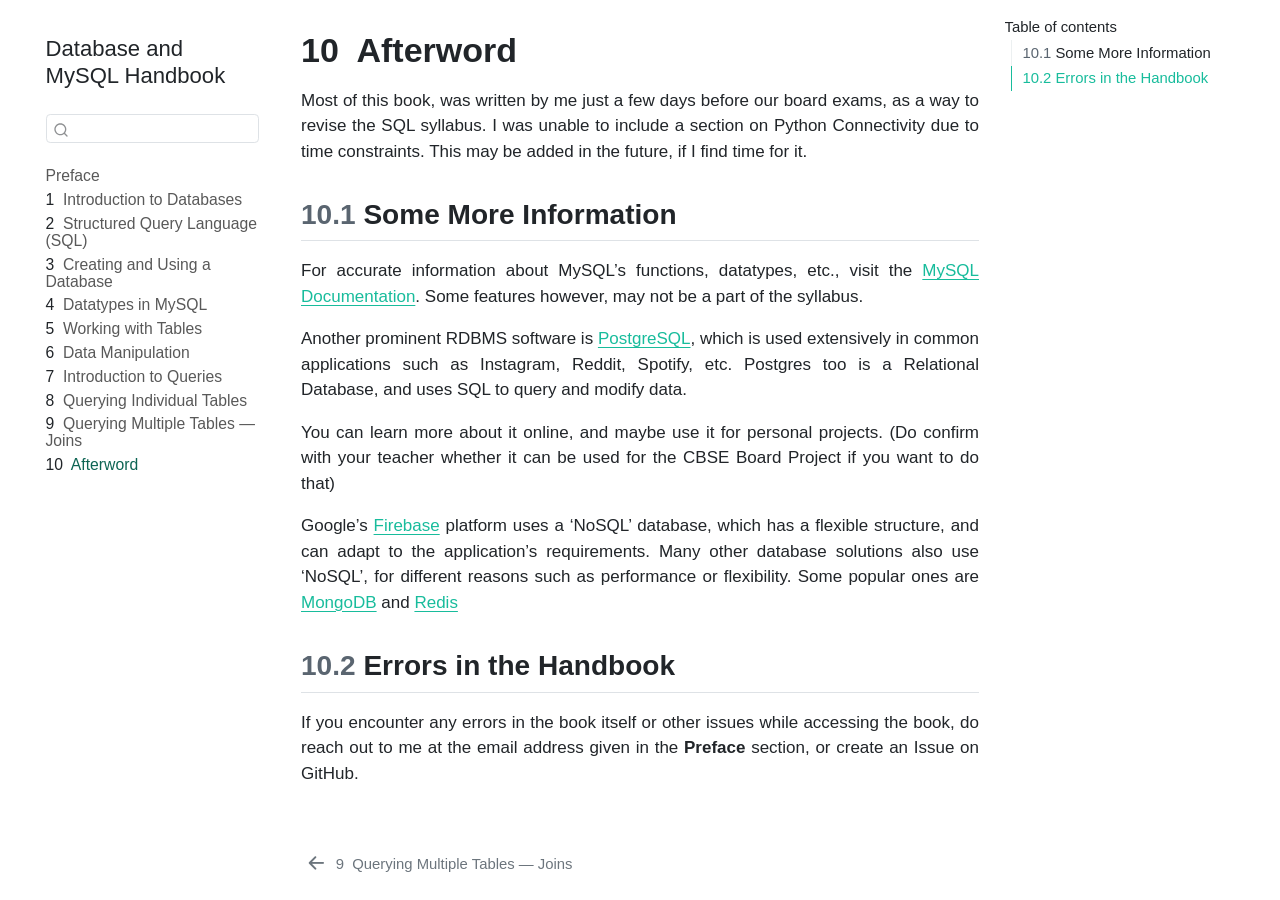
==== afterword.html @ dae05679 "Built site for gh-pages" ====
<!DOCTYPE html>
<html xmlns="http://www.w3.org/1999/xhtml" lang="en" xml:lang="en"><head>

<meta charset="utf-8">
<meta name="generator" content="quarto-1.9.36">

<meta name="viewport" content="width=device-width, initial-scale=1.0, user-scalable=yes">


<title>10&nbsp; Afterword – Database and MySQL Handbook</title>
<style>
/* Default styles provided by pandoc.
** See https://pandoc.org/MANUAL.html#variables-for-html for config info.
*/
code{white-space: pre-wrap;}
span.smallcaps{font-variant: small-caps;}
div.columns{display: flex; gap: min(4vw, 1.5em);}
div.column{flex: auto; overflow-x: auto;}
div.hanging-indent{margin-left: 1.5em; text-indent: -1.5em;}
ul.task-list{list-style: none;}
ul.task-list li input[type="checkbox"] {
  width: 0.8em;
  margin: 0 0.8em 0.2em -1em; /* quarto-specific, see https://github.com/quarto-dev/quarto-cli/issues/4556 */ 
  vertical-align: middle;
}
</style>


<script src="site_libs/quarto-nav/quarto-nav.js"></script>
<script src="site_libs/quarto-nav/headroom.min.js"></script>
<script src="site_libs/clipboard/clipboard.min.js"></script>
<script src="site_libs/quarto-search/autocomplete.umd.js"></script>
<script src="site_libs/quarto-search/fuse.min.js"></script>
<script src="site_libs/quarto-search/quarto-search.js"></script>
<meta name="quarto:offset" content="./">
<link href="./joins.html" rel="prev">
<script src="site_libs/quarto-html/quarto.js" type="module"></script>
<script src="site_libs/quarto-html/tabsets/tabsets.js" type="module"></script>
<script src="site_libs/quarto-html/popper.min.js"></script>
<script src="site_libs/quarto-html/tippy.umd.min.js"></script>
<script src="site_libs/quarto-html/anchor.min.js"></script>
<link href="site_libs/quarto-html/tippy.css" rel="stylesheet">
<link href="site_libs/quarto-html/quarto-syntax-highlighting-845c23b38eaddc0f92fda52bfe77a8c8.css" rel="stylesheet" id="quarto-text-highlighting-styles">
<script src="site_libs/bootstrap/bootstrap.min.js"></script>
<link href="site_libs/bootstrap/bootstrap-icons.css" rel="stylesheet">
<link href="site_libs/bootstrap/bootstrap-527d7be6a69381a91f154d81cf33f55a.min.css" rel="stylesheet" append-hash="true" id="quarto-bootstrap" data-mode="light">
<script id="quarto-search-options" type="application/json">{
  "location": "sidebar",
  "copy-button": false,
  "collapse-after": 3,
  "panel-placement": "start",
  "type": "textbox",
  "limit": 50,
  "keyboard-shortcut": [
    "f",
    "/",
    "s"
  ],
  "show-item-context": false,
  "language": {
    "search-no-results-text": "No results",
    "search-matching-documents-text": "matching documents",
    "search-copy-link-title": "Copy link to search",
    "search-hide-matches-text": "Hide additional matches",
    "search-more-match-text": "more match in this document",
    "search-more-matches-text": "more matches in this document",
    "search-clear-button-title": "Clear",
    "search-text-placeholder": "",
    "search-detached-cancel-button-title": "Cancel",
    "search-submit-button-title": "Submit",
    "search-label": "Search"
  }
}</script>


<link rel="stylesheet" href="main.css">
</head>

<body class="nav-sidebar floating quarto-light">

<div id="quarto-search-results"></div>
  <header id="quarto-header" class="headroom fixed-top">
  <nav class="quarto-secondary-nav">
    <div class="container-fluid d-flex">
      <button type="button" class="quarto-btn-toggle btn" data-bs-toggle="collapse" role="button" data-bs-target=".quarto-sidebar-collapse-item" aria-controls="quarto-sidebar" aria-expanded="false" aria-label="Toggle sidebar navigation" onclick="if (window.quartoToggleHeadroom) { window.quartoToggleHeadroom(); }">
        <i class="bi bi-layout-text-sidebar-reverse"></i>
      </button>
        <nav class="quarto-page-breadcrumbs" aria-label="breadcrumb"><ol class="breadcrumb"><li class="breadcrumb-item"><a href="./afterword.html"><span class="chapter-number">10</span>&nbsp; <span class="chapter-title">Afterword</span></a></li></ol></nav>
        <a class="flex-grow-1" role="navigation" data-bs-toggle="collapse" data-bs-target=".quarto-sidebar-collapse-item" aria-controls="quarto-sidebar" aria-expanded="false" aria-label="Toggle sidebar navigation" onclick="if (window.quartoToggleHeadroom) { window.quartoToggleHeadroom(); }">      
        </a>
      <button type="button" class="btn quarto-search-button" aria-label="Search" onclick="window.quartoOpenSearch();">
        <i class="bi bi-search"></i>
      </button>
    </div>
  </nav>
</header>
<!-- content -->
<div id="quarto-content" class="quarto-container page-columns page-rows-contents page-layout-article">
<!-- sidebar -->
  <nav id="quarto-sidebar" class="sidebar collapse collapse-horizontal quarto-sidebar-collapse-item sidebar-navigation floating overflow-auto">
    <div class="pt-lg-2 mt-2 text-left sidebar-header">
    <div class="sidebar-title mb-0 py-0">
      <a href="./">Database and MySQL Handbook</a> 
    </div>
      </div>
        <div class="mt-2 flex-shrink-0 align-items-center">
        <div class="sidebar-search">
        <div id="quarto-search" class="" title="Search"></div>
        </div>
        </div>
    <div class="sidebar-menu-container"> 
    <ul class="list-unstyled mt-1">
        <li class="sidebar-item">
  <div class="sidebar-item-container"> 
  <a href="./index.html" class="sidebar-item-text sidebar-link">
 <span class="menu-text">Preface</span></a>
  </div>
</li>
        <li class="sidebar-item">
  <div class="sidebar-item-container"> 
  <a href="./intro.html" class="sidebar-item-text sidebar-link">
 <span class="menu-text"><span class="chapter-number">1</span>&nbsp; <span class="chapter-title">Introduction to Databases</span></span></a>
  </div>
</li>
        <li class="sidebar-item">
  <div class="sidebar-item-container"> 
  <a href="./sql.html" class="sidebar-item-text sidebar-link">
 <span class="menu-text"><span class="chapter-number">2</span>&nbsp; <span class="chapter-title">Structured Query Language (SQL)</span></span></a>
  </div>
</li>
        <li class="sidebar-item">
  <div class="sidebar-item-container"> 
  <a href="./dbcreate.html" class="sidebar-item-text sidebar-link">
 <span class="menu-text"><span class="chapter-number">3</span>&nbsp; <span class="chapter-title">Creating and Using a Database</span></span></a>
  </div>
</li>
        <li class="sidebar-item">
  <div class="sidebar-item-container"> 
  <a href="./datatypes.html" class="sidebar-item-text sidebar-link">
 <span class="menu-text"><span class="chapter-number">4</span>&nbsp; <span class="chapter-title">Datatypes in MySQL</span></span></a>
  </div>
</li>
        <li class="sidebar-item">
  <div class="sidebar-item-container"> 
  <a href="./tables.html" class="sidebar-item-text sidebar-link">
 <span class="menu-text"><span class="chapter-number">5</span>&nbsp; <span class="chapter-title">Working with Tables</span></span></a>
  </div>
</li>
        <li class="sidebar-item">
  <div class="sidebar-item-container"> 
  <a href="./datamanip.html" class="sidebar-item-text sidebar-link">
 <span class="menu-text"><span class="chapter-number">6</span>&nbsp; <span class="chapter-title">Data Manipulation</span></span></a>
  </div>
</li>
        <li class="sidebar-item">
  <div class="sidebar-item-container"> 
  <a href="./simple-queries.html" class="sidebar-item-text sidebar-link">
 <span class="menu-text"><span class="chapter-number">7</span>&nbsp; <span class="chapter-title">Introduction to Queries</span></span></a>
  </div>
</li>
        <li class="sidebar-item">
  <div class="sidebar-item-container"> 
  <a href="./table-queries.html" class="sidebar-item-text sidebar-link">
 <span class="menu-text"><span class="chapter-number">8</span>&nbsp; <span class="chapter-title">Querying Individual Tables</span></span></a>
  </div>
</li>
        <li class="sidebar-item">
  <div class="sidebar-item-container"> 
  <a href="./joins.html" class="sidebar-item-text sidebar-link">
 <span class="menu-text"><span class="chapter-number">9</span>&nbsp; <span class="chapter-title">Querying Multiple Tables — Joins</span></span></a>
  </div>
</li>
        <li class="sidebar-item">
  <div class="sidebar-item-container"> 
  <a href="./afterword.html" class="sidebar-item-text sidebar-link active">
 <span class="menu-text"><span class="chapter-number">10</span>&nbsp; <span class="chapter-title">Afterword</span></span></a>
  </div>
</li>
    </ul>
    </div>
</nav>
<div id="quarto-sidebar-glass" class="quarto-sidebar-collapse-item" data-bs-toggle="collapse" data-bs-target=".quarto-sidebar-collapse-item"></div>
<!-- margin-sidebar -->
    <div id="quarto-margin-sidebar" class="sidebar margin-sidebar">
        <nav id="TOC" role="doc-toc" class="toc-active">
    <h2 id="toc-title">Table of contents</h2>
   
  <ul>
  <li><a href="#some-more-information" id="toc-some-more-information" class="nav-link active" data-scroll-target="#some-more-information"><span class="header-section-number">10.1</span> Some More Information</a></li>
  <li><a href="#errors-in-the-handbook" id="toc-errors-in-the-handbook" class="nav-link" data-scroll-target="#errors-in-the-handbook"><span class="header-section-number">10.2</span> Errors in the Handbook</a></li>
  </ul>
</nav>
    </div>
<!-- main -->
<main class="content" id="quarto-document-content">

<header id="title-block-header" class="quarto-title-block default">
<div class="quarto-title">
<h1 class="title"><span class="chapter-number">10</span>&nbsp; <span class="chapter-title">Afterword</span></h1>
</div>



<div class="quarto-title-meta">

    
  
    
  </div>
  


</header>


<p>Most of this book, was written by me just a few days before our board exams, as a way to revise the SQL syllabus. I was unable to include a section on Python Connectivity due to time constraints. This may be added in the future, if I find time for it.</p>
<section id="some-more-information" class="level2" data-number="10.1">
<h2 data-number="10.1" class="anchored" data-anchor-id="some-more-information"><span class="header-section-number">10.1</span> Some More Information</h2>
<p>For accurate information about MySQL’s functions, datatypes, etc., visit the <a href="https://dev.mysql.com/doc/">MySQL Documentation</a>. Some features however, may not be a part of the syllabus.</p>
<p>Another prominent RDBMS software is <a href="https://www.postgresql.org/">PostgreSQL</a>, which is used extensively in common applications such as Instagram, Reddit, Spotify, etc. Postgres too is a Relational Database, and uses SQL to query and modify data.</p>
<p>You can learn more about it online, and maybe use it for personal projects. (Do confirm with your teacher whether it can be used for the CBSE Board Project if you want to do that)</p>
<p>Google’s <a href="https://firebase.google.com/">Firebase</a> platform uses a ‘NoSQL’ database, which has a flexible structure, and can adapt to the application’s requirements. Many other database solutions also use ‘NoSQL’, for different reasons such as performance or flexibility. Some popular ones are <a href="https://www.mongodb.com/">MongoDB</a> and <a href="https://redis.io/">Redis</a></p>
</section>
<section id="errors-in-the-handbook" class="level2" data-number="10.2">
<h2 data-number="10.2" class="anchored" data-anchor-id="errors-in-the-handbook"><span class="header-section-number">10.2</span> Errors in the Handbook</h2>
<p>If you encounter any errors in the book itself or other issues while accessing the book, do reach out to me at the email address given in the <strong>Preface</strong> section, or create an Issue on GitHub.</p>


</section>

</main> <!-- /main -->
<script id="quarto-html-after-body" type="application/javascript">
  window.document.addEventListener("DOMContentLoaded", function (event) {
    const icon = "";
    const anchorJS = new window.AnchorJS();
    anchorJS.options = {
      placement: 'right',
      icon: icon
    };
    anchorJS.add('.anchored');
    const isCodeAnnotation = (el) => {
      for (const clz of el.classList) {
        if (clz.startsWith('code-annotation-')) {                     
          return true;
        }
      }
      return false;
    }
    const onCopySuccess = function(e) {
      // button target
      const button = e.trigger;
      // don't keep focus
      button.blur();
      // flash "checked"
      button.classList.add('code-copy-button-checked');
      var currentTitle = button.getAttribute("title");
      button.setAttribute("title", "Copied!");
      let tooltip;
      if (window.bootstrap) {
        button.setAttribute("data-bs-toggle", "tooltip");
        button.setAttribute("data-bs-placement", "left");
        button.setAttribute("data-bs-title", "Copied!");
        tooltip = new bootstrap.Tooltip(button, 
          { trigger: "manual", 
            customClass: "code-copy-button-tooltip",
            offset: [0, -8]});
        tooltip.show();    
      }
      setTimeout(function() {
        if (tooltip) {
          tooltip.hide();
          button.removeAttribute("data-bs-title");
          button.removeAttribute("data-bs-toggle");
          button.removeAttribute("data-bs-placement");
        }
        button.setAttribute("title", currentTitle);
        button.classList.remove('code-copy-button-checked');
      }, 1000);
      // clear code selection
      e.clearSelection();
    }
    const getTextToCopy = function(trigger) {
      const outerScaffold = trigger.parentElement.cloneNode(true);
      const codeEl = outerScaffold.querySelector('code');
      for (const childEl of codeEl.children) {
        if (isCodeAnnotation(childEl)) {
          childEl.remove();
        }
      }
      return codeEl.innerText;
    }
    const clipboard = new window.ClipboardJS('.code-copy-button:not([data-in-quarto-modal])', {
      text: getTextToCopy
    });
    clipboard.on('success', onCopySuccess);
    if (window.document.getElementById('quarto-embedded-source-code-modal')) {
      const clipboardModal = new window.ClipboardJS('.code-copy-button[data-in-quarto-modal]', {
        text: getTextToCopy,
        container: window.document.getElementById('quarto-embedded-source-code-modal')
      });
      clipboardModal.on('success', onCopySuccess);
    }
      var localhostRegex = new RegExp(/^(?:http|https):\/\/localhost\:?[0-9]*\//);
      var mailtoRegex = new RegExp(/^mailto:/);
        var filterRegex = new RegExp('/' + window.location.host + '/');
      var isInternal = (href) => {
          return filterRegex.test(href) || localhostRegex.test(href) || mailtoRegex.test(href);
      }
      // Inspect non-navigation links and adorn them if external
     var links = window.document.querySelectorAll('a[href]:not(.nav-link):not(.navbar-brand):not(.toc-action):not(.sidebar-link):not(.sidebar-item-toggle):not(.pagination-link):not(.no-external):not([aria-hidden]):not(.dropdown-item):not(.quarto-navigation-tool):not(.about-link)');
      for (var i=0; i<links.length; i++) {
        const link = links[i];
        if (!isInternal(link.href)) {
          // undo the damage that might have been done by quarto-nav.js in the case of
          // links that we want to consider external
          if (link.dataset.originalHref !== undefined) {
            link.href = link.dataset.originalHref;
          }
        }
      }
    function tippyHover(el, contentFn, onTriggerFn, onUntriggerFn) {
      const config = {
        allowHTML: true,
        maxWidth: 500,
        delay: 100,
        arrow: false,
        appendTo: function(el) {
            return el.parentElement;
        },
        interactive: true,
        interactiveBorder: 10,
        theme: 'quarto',
        placement: 'bottom-start',
      };
      if (contentFn) {
        config.content = contentFn;
      }
      if (onTriggerFn) {
        config.onTrigger = onTriggerFn;
      }
      if (onUntriggerFn) {
        config.onUntrigger = onUntriggerFn;
      }
      window.tippy(el, config); 
    }
    const noterefs = window.document.querySelectorAll('a[role="doc-noteref"]');
    for (var i=0; i<noterefs.length; i++) {
      const ref = noterefs[i];
      tippyHover(ref, function() {
        // use id or data attribute instead here
        let href = ref.getAttribute('data-footnote-href') || ref.getAttribute('href');
        try { href = new URL(href).hash; } catch {}
        const id = href.replace(/^#\/?/, "");
        const note = window.document.getElementById(id);
        if (note) {
          return note.innerHTML;
        } else {
          return "";
        }
      });
    }
    const xrefs = window.document.querySelectorAll('a.quarto-xref');
    const processXRef = (id, note) => {
      // Strip column container classes
      const stripColumnClz = (el) => {
        el.classList.remove("page-full", "page-columns");
        if (el.children) {
          for (const child of el.children) {
            stripColumnClz(child);
          }
        }
      }
      stripColumnClz(note)
      if (id === null || id.startsWith('sec-')) {
        // Special case sections, only their first couple elements
        const container = document.createElement("div");
        if (note.children && note.children.length > 2) {
          container.appendChild(note.children[0].cloneNode(true));
          for (let i = 1; i < note.children.length; i++) {
            const child = note.children[i];
            if (child.tagName === "P" && child.innerText === "") {
              continue;
            } else {
              container.appendChild(child.cloneNode(true));
              break;
            }
          }
          if (window.Quarto?.typesetMath) {
            window.Quarto.typesetMath(container);
          }
          return container.innerHTML
        } else {
          if (window.Quarto?.typesetMath) {
            window.Quarto.typesetMath(note);
          }
          return note.innerHTML;
        }
      } else {
        // Remove any anchor links if they are present
        const anchorLink = note.querySelector('a.anchorjs-link');
        if (anchorLink) {
          anchorLink.remove();
        }
        if (window.Quarto?.typesetMath) {
          window.Quarto.typesetMath(note);
        }
        if (note.classList.contains("callout")) {
          return note.outerHTML;
        } else {
          return note.innerHTML;
        }
      }
    }
    for (var i=0; i<xrefs.length; i++) {
      const xref = xrefs[i];
      tippyHover(xref, undefined, function(instance) {
        instance.disable();
        let url = xref.getAttribute('href');
        let hash = undefined; 
        if (url.startsWith('#')) {
          hash = url;
        } else {
          try { hash = new URL(url).hash; } catch {}
        }
        if (hash) {
          const id = hash.replace(/^#\/?/, "");
          const note = window.document.getElementById(id);
          if (note !== null) {
            try {
              const html = processXRef(id, note.cloneNode(true));
              instance.setContent(html);
            } finally {
              instance.enable();
              instance.show();
            }
          } else {
            // See if we can fetch this
            fetch(url.split('#')[0])
            .then(res => res.text())
            .then(html => {
              const parser = new DOMParser();
              const htmlDoc = parser.parseFromString(html, "text/html");
              const note = htmlDoc.getElementById(id);
              if (note !== null) {
                const html = processXRef(id, note);
                instance.setContent(html);
              } 
            }).finally(() => {
              instance.enable();
              instance.show();
            });
          }
        } else {
          // See if we can fetch a full url (with no hash to target)
          // This is a special case and we should probably do some content thinning / targeting
          fetch(url)
          .then(res => res.text())
          .then(html => {
            const parser = new DOMParser();
            const htmlDoc = parser.parseFromString(html, "text/html");
            const note = htmlDoc.querySelector('main.content');
            if (note !== null) {
              // This should only happen for chapter cross references
              // (since there is no id in the URL)
              // remove the first header
              if (note.children.length > 0 && note.children[0].tagName === "HEADER") {
                note.children[0].remove();
              }
              const html = processXRef(null, note);
              instance.setContent(html);
            } 
          }).finally(() => {
            instance.enable();
            instance.show();
          });
        }
      }, function(instance) {
      });
    }
        let selectedAnnoteEl;
        const selectorForAnnotation = ( cell, annotation) => {
          let cellAttr = 'data-code-cell="' + cell + '"';
          let lineAttr = 'data-code-annotation="' +  annotation + '"';
          const selector = 'span[' + cellAttr + '][' + lineAttr + ']';
          return selector;
        }
        const selectCodeLines = (annoteEl) => {
          const doc = window.document;
          const targetCell = annoteEl.getAttribute("data-target-cell");
          const targetAnnotation = annoteEl.getAttribute("data-target-annotation");
          const annoteSpan = window.document.querySelector(selectorForAnnotation(targetCell, targetAnnotation));
          const lines = annoteSpan.getAttribute("data-code-lines").split(",");
          const lineIds = lines.map((line) => {
            return targetCell + "-" + line;
          })
          let top = null;
          let height = null;
          let parent = null;
          if (lineIds.length > 0) {
              //compute the position of the single el (top and bottom and make a div)
              const el = window.document.getElementById(lineIds[0]);
              top = el.offsetTop;
              height = el.offsetHeight;
              parent = el.parentElement.parentElement;
            if (lineIds.length > 1) {
              const lastEl = window.document.getElementById(lineIds[lineIds.length - 1]);
              const bottom = lastEl.offsetTop + lastEl.offsetHeight;
              height = bottom - top;
            }
            if (top !== null && height !== null && parent !== null) {
              // cook up a div (if necessary) and position it 
              let div = window.document.getElementById("code-annotation-line-highlight");
              if (div === null) {
                div = window.document.createElement("div");
                div.setAttribute("id", "code-annotation-line-highlight");
                div.style.position = 'absolute';
                parent.appendChild(div);
              }
              div.style.top = top - 2 + "px";
              div.style.height = height + 4 + "px";
              div.style.left = 0;
              let gutterDiv = window.document.getElementById("code-annotation-line-highlight-gutter");
              if (gutterDiv === null) {
                gutterDiv = window.document.createElement("div");
                gutterDiv.setAttribute("id", "code-annotation-line-highlight-gutter");
                gutterDiv.style.position = 'absolute';
                const codeCell = window.document.getElementById(targetCell);
                const gutter = codeCell.querySelector('.code-annotation-gutter');
                gutter.appendChild(gutterDiv);
              }
              gutterDiv.style.top = top - 2 + "px";
              gutterDiv.style.height = height + 4 + "px";
            }
            selectedAnnoteEl = annoteEl;
          }
        };
        const unselectCodeLines = () => {
          const elementsIds = ["code-annotation-line-highlight", "code-annotation-line-highlight-gutter"];
          elementsIds.forEach((elId) => {
            const div = window.document.getElementById(elId);
            if (div) {
              div.remove();
            }
          });
          selectedAnnoteEl = undefined;
        };
          // Handle positioning of the toggle
      window.addEventListener(
        "resize",
        throttle(() => {
          elRect = undefined;
          if (selectedAnnoteEl) {
            selectCodeLines(selectedAnnoteEl);
          }
        }, 10)
      );
      function throttle(fn, ms) {
      let throttle = false;
      let timer;
        return (...args) => {
          if(!throttle) { // first call gets through
              fn.apply(this, args);
              throttle = true;
          } else { // all the others get throttled
              if(timer) clearTimeout(timer); // cancel #2
              timer = setTimeout(() => {
                fn.apply(this, args);
                timer = throttle = false;
              }, ms);
          }
        };
      }
        // Attach click handler to the DT
        const annoteDls = window.document.querySelectorAll('dt[data-target-cell]');
        for (const annoteDlNode of annoteDls) {
          annoteDlNode.addEventListener('click', (event) => {
            const clickedEl = event.target;
            if (clickedEl !== selectedAnnoteEl) {
              unselectCodeLines();
              const activeEl = window.document.querySelector('dt[data-target-cell].code-annotation-active');
              if (activeEl) {
                activeEl.classList.remove('code-annotation-active');
              }
              selectCodeLines(clickedEl);
              clickedEl.classList.add('code-annotation-active');
            } else {
              // Unselect the line
              unselectCodeLines();
              clickedEl.classList.remove('code-annotation-active');
            }
          });
        }
    const findCites = (el) => {
      const parentEl = el.parentElement;
      if (parentEl) {
        const cites = parentEl.dataset.cites;
        if (cites) {
          return {
            el,
            cites: cites.split(' ')
          };
        } else {
          return findCites(el.parentElement)
        }
      } else {
        return undefined;
      }
    };
    var bibliorefs = window.document.querySelectorAll('a[role="doc-biblioref"]');
    for (var i=0; i<bibliorefs.length; i++) {
      const ref = bibliorefs[i];
      const citeInfo = findCites(ref);
      if (citeInfo) {
        tippyHover(citeInfo.el, function() {
          var popup = window.document.createElement('div');
          citeInfo.cites.forEach(function(cite) {
            var citeDiv = window.document.createElement('div');
            citeDiv.classList.add('hanging-indent');
            citeDiv.classList.add('csl-entry');
            var biblioDiv = window.document.getElementById('ref-' + cite);
            if (biblioDiv) {
              citeDiv.innerHTML = biblioDiv.innerHTML;
            }
            popup.appendChild(citeDiv);
          });
          return popup.innerHTML;
        });
      }
    }
  });
  </script>
<nav class="page-navigation">
  <div class="nav-page nav-page-previous">
      <a href="./joins.html" class="pagination-link" aria-label="Querying Multiple Tables — Joins">
        <i class="bi bi-arrow-left-short"></i> <span class="nav-page-text"><span class="chapter-number">9</span>&nbsp; <span class="chapter-title">Querying Multiple Tables — Joins</span></span>
      </a>          
  </div>
  <div class="nav-page nav-page-next">
  </div>
</nav>
</div> <!-- /content -->




</body></html>
---- site_libs/quarto-html/tippy.css ----
.tippy-box[data-animation=fade][data-state=hidden]{opacity:0}[data-tippy-root]{max-width:calc(100vw - 10px)}.tippy-box{position:relative;background-color:#333;color:#fff;border-radius:4px;font-size:14px;line-height:1.4;white-space:normal;outline:0;transition-property:transform,visibility,opacity}.tippy-box[data-placement^=top]>.tippy-arrow{bottom:0}.tippy-box[data-placement^=top]>.tippy-arrow:before{bottom:-7px;left:0;border-width:8px 8px 0;border-top-color:initial;transform-origin:center top}.tippy-box[data-placement^=bottom]>.tippy-arrow{top:0}.tippy-box[data-placement^=bottom]>.tippy-arrow:before{top:-7px;left:0;border-width:0 8px 8px;border-bottom-color:initial;transform-origin:center bottom}.tippy-box[data-placement^=left]>.tippy-arrow{right:0}.tippy-box[data-placement^=left]>.tippy-arrow:before{border-width:8px 0 8px 8px;border-left-color:initial;right:-7px;transform-origin:center left}.tippy-box[data-placement^=right]>.tippy-arrow{left:0}.tippy-box[data-placement^=right]>.tippy-arrow:before{left:-7px;border-width:8px 8px 8px 0;border-right-color:initial;transform-origin:center right}.tippy-box[data-inertia][data-state=visible]{transition-timing-function:cubic-bezier(.54,1.5,.38,1.11)}.tippy-arrow{width:16px;height:16px;color:#333}.tippy-arrow:before{content:"";position:absolute;border-color:transparent;border-style:solid}.tippy-content{position:relative;padding:5px 9px;z-index:1}
---- site_libs/quarto-html/quarto-syntax-highlighting-845c23b38eaddc0f92fda52bfe77a8c8.css ----
/* quarto syntax highlight colors */
:root {
  --quarto-hl-ot-color: #003B4F;
  --quarto-hl-at-color: #657422;
  --quarto-hl-ss-color: #20794D;
  --quarto-hl-an-color: #5E5E5E;
  --quarto-hl-fu-color: #4758AB;
  --quarto-hl-st-color: #20794D;
  --quarto-hl-cf-color: #003B4F;
  --quarto-hl-op-color: #5E5E5E;
  --quarto-hl-er-color: #AD0000;
  --quarto-hl-bn-color: #AD0000;
  --quarto-hl-al-color: #AD0000;
  --quarto-hl-va-color: #111111;
  --quarto-hl-bu-color: inherit;
  --quarto-hl-ex-color: inherit;
  --quarto-hl-pp-color: #AD0000;
  --quarto-hl-in-color: #5E5E5E;
  --quarto-hl-vs-color: #20794D;
  --quarto-hl-wa-color: #5E5E5E;
  --quarto-hl-do-color: #5E5E5E;
  --quarto-hl-im-color: #00769E;
  --quarto-hl-ch-color: #20794D;
  --quarto-hl-dt-color: #AD0000;
  --quarto-hl-fl-color: #AD0000;
  --quarto-hl-co-color: #5E5E5E;
  --quarto-hl-cv-color: #5E5E5E;
  --quarto-hl-cn-color: #8f5902;
  --quarto-hl-sc-color: #5E5E5E;
  --quarto-hl-dv-color: #AD0000;
  --quarto-hl-kw-color: #003B4F;
}

/* other quarto variables */
:root {
  --quarto-font-monospace: SFMono-Regular, Menlo, Monaco, Consolas, "Liberation Mono", "Courier New", monospace;
}

/* syntax highlight based on Pandoc's rules */
pre > code.sourceCode > span {
  color: #003B4F;
}

code.sourceCode > span {
  color: #003B4F;
}

div.sourceCode,
div.sourceCode pre.sourceCode {
  color: #003B4F;
}

/* Normal */
code span {
  color: #003B4F;
}

/* Alert */
code span.al {
  color: #AD0000;
  font-style: inherit;
}

/* Annotation */
code span.an {
  color: #5E5E5E;
  font-style: inherit;
}

/* Attribute */
code span.at {
  color: #657422;
  font-style: inherit;
}

/* BaseN */
code span.bn {
  color: #AD0000;
  font-style: inherit;
}

/* BuiltIn */
code span.bu {
  font-style: inherit;
}

/* ControlFlow */
code span.cf {
  color: #003B4F;
  font-weight: bold;
  font-style: inherit;
}

/* Char */
code span.ch {
  color: #20794D;
  font-style: inherit;
}

/* Constant */
code span.cn {
  color: #8f5902;
  font-style: inherit;
}

/* Comment */
code span.co {
  color: #5E5E5E;
  font-style: inherit;
}

/* CommentVar */
code span.cv {
  color: #5E5E5E;
  font-style: italic;
}

/* Documentation */
code span.do {
  color: #5E5E5E;
  font-style: italic;
}

/* DataType */
code span.dt {
  color: #AD0000;
  font-style: inherit;
}

/* DecVal */
code span.dv {
  color: #AD0000;
  font-style: inherit;
}

/* Error */
code span.er {
  color: #AD0000;
  font-style: inherit;
}

/* Extension */
code span.ex {
  font-style: inherit;
}

/* Float */
code span.fl {
  color: #AD0000;
  font-style: inherit;
}

/* Function */
code span.fu {
  color: #4758AB;
  font-style: inherit;
}

/* Import */
code span.im {
  color: #00769E;
  font-style: inherit;
}

/* Information */
code span.in {
  color: #5E5E5E;
  font-style: inherit;
}

/* Keyword */
code span.kw {
  color: #003B4F;
  font-weight: bold;
  font-style: inherit;
}

/* Operator */
code span.op {
  color: #5E5E5E;
  font-style: inherit;
}

/* Other */
code span.ot {
  color: #003B4F;
  font-style: inherit;
}

/* Preprocessor */
code span.pp {
  color: #AD0000;
  font-style: inherit;
}

/* SpecialChar */
code span.sc {
  color: #5E5E5E;
  font-style: inherit;
}

/* SpecialString */
code span.ss {
  color: #20794D;
  font-style: inherit;
}

/* String */
code span.st {
  color: #20794D;
  font-style: inherit;
}

/* Variable */
code span.va {
  color: #111111;
  font-style: inherit;
}

/* VerbatimString */
code span.vs {
  color: #20794D;
  font-style: inherit;
}

/* Warning */
code span.wa {
  color: #5E5E5E;
  font-style: italic;
}

.prevent-inlining {
  content: "</";
}

/*# sourceMappingURL=ac89f0bb514bba72461919f78549e31c.css.map */
---- main.css ----
@import "fonts/0xProto.css";

p, li:not(.sidebar-item) {
  text-align: justify;
}

#TOC li {
  text-align: inherit;
}

code, code span {
  font-family: '0xProto';
}
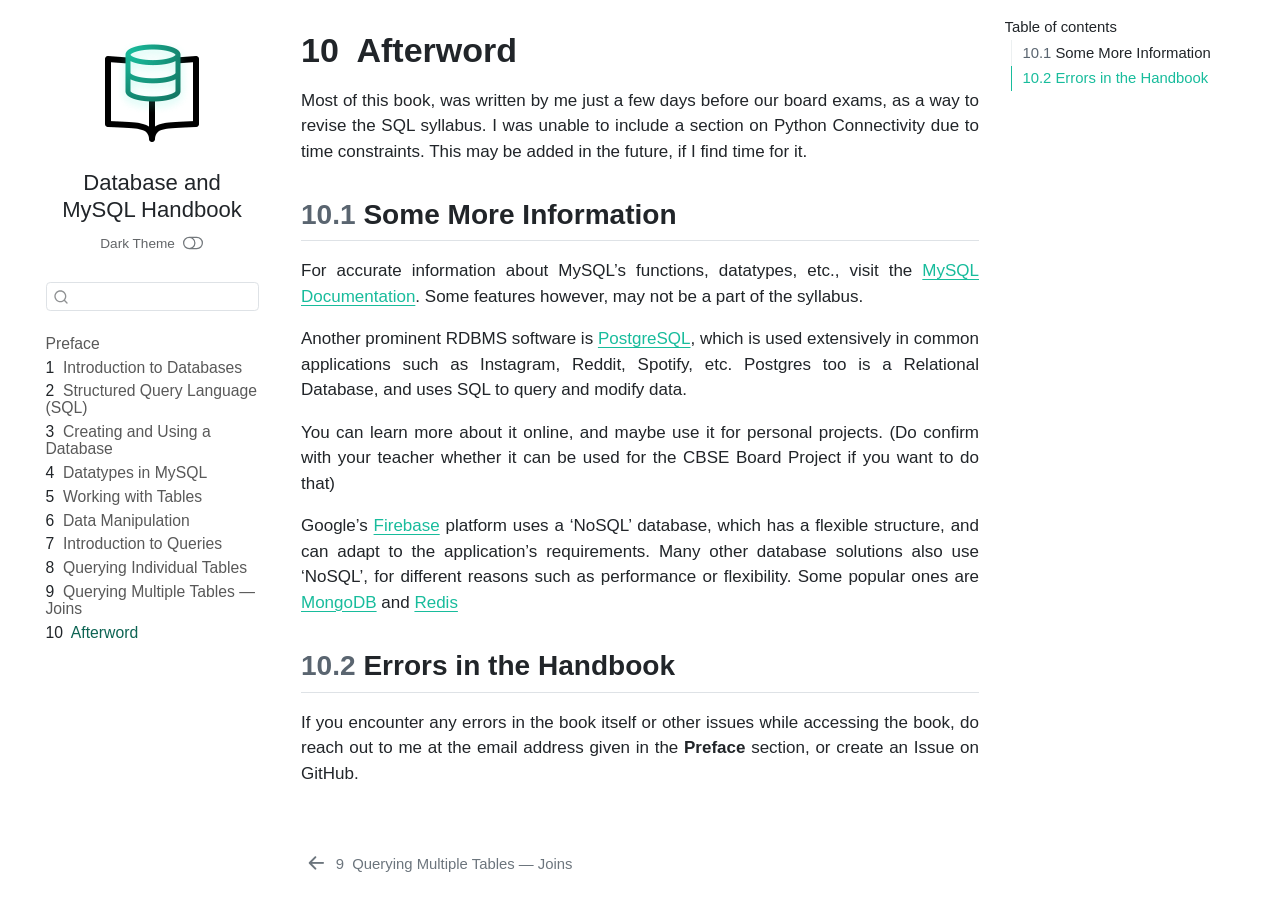
==== commit 27a7b233: "Built site for gh-pages" ====
--- a/afterword.html
+++ b/afterword.html
@@ -6,6 +6,7 @@
 
 <meta name="viewport" content="width=device-width, initial-scale=1.0, user-scalable=yes">
 
+<meta name="description" content="A handbook to quickly understand Relational Databases and the basics of SQL with MySQL">
 
 <title>10&nbsp; Afterword – Database and MySQL Handbook</title>
 <style>
@@ -34,16 +35,21 @@
 <script src="site_libs/quarto-search/quarto-search.js"></script>
 <meta name="quarto:offset" content="./">
 <link href="./joins.html" rel="prev">
+<link href="./favicon.png" rel="icon" type="image/png">
 <script src="site_libs/quarto-html/quarto.js" type="module"></script>
 <script src="site_libs/quarto-html/tabsets/tabsets.js" type="module"></script>
 <script src="site_libs/quarto-html/popper.min.js"></script>
 <script src="site_libs/quarto-html/tippy.umd.min.js"></script>
 <script src="site_libs/quarto-html/anchor.min.js"></script>
 <link href="site_libs/quarto-html/tippy.css" rel="stylesheet">
-<link href="site_libs/quarto-html/quarto-syntax-highlighting-845c23b38eaddc0f92fda52bfe77a8c8.css" rel="stylesheet" id="quarto-text-highlighting-styles">
+<link href="site_libs/quarto-html/quarto-syntax-highlighting-845c23b38eaddc0f92fda52bfe77a8c8.css" rel="stylesheet" class="quarto-color-scheme" id="quarto-text-highlighting-styles">
+<link href="site_libs/quarto-html/quarto-syntax-highlighting-dark-cea25e2310d9ee8b66de880732a0fbab.css" rel="stylesheet" class="quarto-color-scheme quarto-color-alternate" id="quarto-text-highlighting-styles">
+<link href="site_libs/quarto-html/quarto-syntax-highlighting-845c23b38eaddc0f92fda52bfe77a8c8.css" rel="stylesheet" class="quarto-color-scheme-extra" id="quarto-text-highlighting-styles">
 <script src="site_libs/bootstrap/bootstrap.min.js"></script>
 <link href="site_libs/bootstrap/bootstrap-icons.css" rel="stylesheet">
-<link href="site_libs/bootstrap/bootstrap-527d7be6a69381a91f154d81cf33f55a.min.css" rel="stylesheet" append-hash="true" id="quarto-bootstrap" data-mode="light">
+<link href="site_libs/bootstrap/bootstrap-527d7be6a69381a91f154d81cf33f55a.min.css" rel="stylesheet" append-hash="true" class="quarto-color-scheme" id="quarto-bootstrap" data-mode="light">
+<link href="site_libs/bootstrap/bootstrap-dark-7a7500061e77e2f93726f4d1fbfbece8.min.css" rel="stylesheet" append-hash="true" class="quarto-color-scheme quarto-color-alternate" id="quarto-bootstrap" data-mode="dark">
+<link href="site_libs/bootstrap/bootstrap-527d7be6a69381a91f154d81cf33f55a.min.css" rel="stylesheet" append-hash="true" class="quarto-color-scheme-extra" id="quarto-bootstrap" data-mode="light">
 <script id="quarto-search-options" type="application/json">{
   "location": "sidebar",
   "copy-button": false,
@@ -74,9 +80,193 @@
 
 
 <link rel="stylesheet" href="main.css">
+<meta property="og:title" content="10&nbsp; Afterword – Database and MySQL Handbook">
+<meta property="og:description" content="A handbook to quickly understand Relational Databases and the basics of SQL with MySQL">
+<meta property="og:image" content="https://brin.is-a.dev/db-mysql-handbook/banner.png">
+<meta property="og:site_name" content="Database and MySQL Handbook">
+<meta property="og:locale" content="en_US">
+<meta property="og:image:height" content="500">
+<meta property="og:image:width" content="1000">
+<meta name="twitter:title" content="10&nbsp; Afterword – Database and MySQL Handbook">
+<meta name="twitter:description" content="A handbook to quickly understand Relational Databases and the basics of SQL with MySQL">
+<meta name="twitter:image" content="https://brin.is-a.dev/db-mysql-handbook/banner.png">
+<meta name="twitter:card" content="summary_large_image">
+<meta name="twitter:image-height" content="500">
+<meta name="twitter:image-width" content="1000">
 </head>
 
-<body class="nav-sidebar floating quarto-light">
+<body class="nav-sidebar floating quarto-light"><script id="quarto-html-before-body" type="application/javascript">
+    const toggleBodyColorMode = (bsSheetEl) => {
+      const mode = bsSheetEl.getAttribute("data-mode");
+      const bodyEl = window.document.querySelector("body");
+      if (mode === "dark") {
+        bodyEl.classList.add("quarto-dark");
+        bodyEl.classList.remove("quarto-light");
+      } else {
+        bodyEl.classList.add("quarto-light");
+        bodyEl.classList.remove("quarto-dark");
+      }
+    }
+    const toggleBodyColorPrimary = () => {
+      const bsSheetEl = window.document.querySelector("link#quarto-bootstrap:not([rel=disabled-stylesheet])");
+      if (bsSheetEl) {
+        toggleBodyColorMode(bsSheetEl);
+      }
+    }
+    const setColorSchemeToggle = (alternate) => {
+      const toggles = window.document.querySelectorAll('.quarto-color-scheme-toggle');
+      for (let i=0; i < toggles.length; i++) {
+        const toggle = toggles[i];
+        if (toggle) {
+          if (alternate) {
+            toggle.classList.add("alternate");
+          } else {
+            toggle.classList.remove("alternate");
+          }
+        }
+      }
+    };
+    const toggleColorMode = (alternate) => {
+      // Switch the stylesheets
+      const primaryStylesheets = window.document.querySelectorAll('link.quarto-color-scheme:not(.quarto-color-alternate)');
+      const alternateStylesheets = window.document.querySelectorAll('link.quarto-color-scheme.quarto-color-alternate');
+      manageTransitions('#quarto-margin-sidebar .nav-link', false);
+      if (alternate) {
+        // note: dark is layered on light, we don't disable primary!
+        enableStylesheet(alternateStylesheets);
+        for (const sheetNode of alternateStylesheets) {
+          if (sheetNode.id === "quarto-bootstrap") {
+            toggleBodyColorMode(sheetNode);
+          }
+        }
+      } else {
+        disableStylesheet(alternateStylesheets);
+        enableStylesheet(primaryStylesheets)
+        toggleBodyColorPrimary();
+      }
+      manageTransitions('#quarto-margin-sidebar .nav-link', true);
+      // Switch the toggles
+      setColorSchemeToggle(alternate)
+      // Hack to workaround the fact that safari doesn't
+      // properly recolor the scrollbar when toggling (#1455)
+      if (navigator.userAgent.indexOf('Safari') > 0 && navigator.userAgent.indexOf('Chrome') == -1) {
+        manageTransitions("body", false);
+        window.scrollTo(0, 1);
+        setTimeout(() => {
+          window.scrollTo(0, 0);
+          manageTransitions("body", true);
+        }, 40);
+      }
+    }
+    const disableStylesheet = (stylesheets) => {
+      for (let i=0; i < stylesheets.length; i++) {
+        const stylesheet = stylesheets[i];
+        stylesheet.rel = 'disabled-stylesheet';
+      }
+    }
+    const enableStylesheet = (stylesheets) => {
+      for (let i=0; i < stylesheets.length; i++) {
+        const stylesheet = stylesheets[i];
+        if(stylesheet.rel !== 'stylesheet') { // for Chrome, which will still FOUC without this check
+          stylesheet.rel = 'stylesheet';
+        }
+      }
+    }
+    const manageTransitions = (selector, allowTransitions) => {
+      const els = window.document.querySelectorAll(selector);
+      for (let i=0; i < els.length; i++) {
+        const el = els[i];
+        if (allowTransitions) {
+          el.classList.remove('notransition');
+        } else {
+          el.classList.add('notransition');
+        }
+      }
+    }
+    const isFileUrl = () => {
+      return window.location.protocol === 'file:';
+    }
+    const hasAlternateSentinel = () => {
+      let styleSentinel = getColorSchemeSentinel();
+      if (styleSentinel !== null) {
+        return styleSentinel === "alternate";
+      } else {
+        return false;
+      }
+    }
+    const setStyleSentinel = (alternate) => {
+      const value = alternate ? "alternate" : "default";
+      if (!isFileUrl()) {
+        window.localStorage.setItem("quarto-color-scheme", value);
+      } else {
+        localAlternateSentinel = value;
+      }
+    }
+    const getColorSchemeSentinel = () => {
+      if (!isFileUrl()) {
+        const storageValue = window.localStorage.getItem("quarto-color-scheme");
+        return storageValue != null ? storageValue : localAlternateSentinel;
+      } else {
+        return localAlternateSentinel;
+      }
+    }
+    const toggleGiscusIfUsed = (isAlternate, darkModeDefault) => {
+      const baseTheme = document.querySelector('#giscus-base-theme')?.value ?? 'light';
+      const alternateTheme = document.querySelector('#giscus-alt-theme')?.value ?? 'dark';
+      let newTheme = '';
+      if(authorPrefersDark) {
+        newTheme = isAlternate ? baseTheme : alternateTheme;
+      } else {
+        newTheme = isAlternate ? alternateTheme : baseTheme;
+      }
+      const changeGiscusTheme = () => {
+        // From: https://github.com/giscus/giscus/issues/336
+        const sendMessage = (message) => {
+          const iframe = document.querySelector('iframe.giscus-frame');
+          if (!iframe) return;
+          iframe.contentWindow.postMessage({ giscus: message }, 'https://giscus.app');
+        }
+        sendMessage({
+          setConfig: {
+            theme: newTheme
+          }
+        });
+      }
+      const isGiscussLoaded = window.document.querySelector('iframe.giscus-frame') !== null;
+      if (isGiscussLoaded) {
+        changeGiscusTheme();
+      }
+    };
+    const authorPrefersDark = false;
+    const queryPrefersDark = window.matchMedia('(prefers-color-scheme: dark)');
+    const darkModeDefault = queryPrefersDark.matches;
+      document.querySelector('link#quarto-text-highlighting-styles.quarto-color-scheme-extra').rel = 'disabled-stylesheet';
+      document.querySelector('link#quarto-bootstrap.quarto-color-scheme-extra').rel = 'disabled-stylesheet';
+    let localAlternateSentinel = darkModeDefault ? 'alternate' : 'default';
+    // Dark / light mode switch
+    window.quartoToggleColorScheme = () => {
+      // Read the current dark / light value
+      let toAlternate = !hasAlternateSentinel();
+      toggleColorMode(toAlternate);
+      setStyleSentinel(toAlternate);
+      toggleGiscusIfUsed(toAlternate, darkModeDefault);
+      window.dispatchEvent(new Event('resize'));
+    };
+    queryPrefersDark.addEventListener("change", e => {
+      if(window.localStorage.getItem("quarto-color-scheme") !== null)
+        return;
+      const alternate = e.matches
+      toggleColorMode(alternate);
+      localAlternateSentinel = e.matches ? 'alternate' : 'default'; // this is used alongside local storage!
+      toggleGiscusIfUsed(alternate, darkModeDefault);
+    });
+    // Switch to dark mode if need be
+    if (hasAlternateSentinel()) {
+      toggleColorMode(true);
+    } else {
+      toggleColorMode(false);
+    }
+  </script>
 
 <div id="quarto-search-results"></div>
   <header id="quarto-header" class="headroom fixed-top">
@@ -98,9 +288,16 @@
 <div id="quarto-content" class="quarto-container page-columns page-rows-contents page-layout-article">
 <!-- sidebar -->
   <nav id="quarto-sidebar" class="sidebar collapse collapse-horizontal quarto-sidebar-collapse-item sidebar-navigation floating overflow-auto">
-    <div class="pt-lg-2 mt-2 text-left sidebar-header">
+    <div class="pt-lg-2 mt-2 text-left sidebar-header sidebar-header-stacked">
+      <a href="./index.html" class="sidebar-logo-link">
+      <img src="./icon.png" alt="" class="sidebar-logo light-content py-0 d-lg-inline d-none">
+      <img src="./icon-dark.png" alt="" class="sidebar-logo dark-content py-0 d-lg-inline d-none">
+      </a>
     <div class="sidebar-title mb-0 py-0">
       <a href="./">Database and MySQL Handbook</a> 
+        <div class="sidebar-tools-main">
+  <a href="" class="quarto-color-scheme-toggle quarto-navigation-tool  px-1" onclick="window.quartoToggleColorScheme(); return false;" title="Toggle dark mode"><i class="bi"></i></a>
+</div>
     </div>
       </div>
         <div class="mt-2 flex-shrink-0 align-items-center">
@@ -194,6 +391,7 @@
 <!-- main -->
 <main class="content" id="quarto-document-content">
 
+
 <header id="title-block-header" class="quarto-title-block default">
 <div class="quarto-title">
 <h1 class="title"><span class="chapter-number">10</span>&nbsp; <span class="chapter-title">Afterword</span></h1>
@@ -231,6 +429,19 @@
 </main> <!-- /main -->
 <script id="quarto-html-after-body" type="application/javascript">
   window.document.addEventListener("DOMContentLoaded", function (event) {
+    // Ensure there is a toggle, if there isn't float one in the top right
+    if (window.document.querySelector('.quarto-color-scheme-toggle') === null) {
+      const a = window.document.createElement('a');
+      a.classList.add('top-right');
+      a.classList.add('quarto-color-scheme-toggle');
+      a.href = "";
+      a.onclick = function() { try { window.quartoToggleColorScheme(); } catch {} return false; };
+      const i = window.document.createElement("i");
+      i.classList.add('bi');
+      a.appendChild(i);
+      window.document.body.appendChild(a);
+    }
+    setColorSchemeToggle(hasAlternateSentinel())
     const icon = "";
     const anchorJS = new window.AnchorJS();
     anchorJS.options = {
@@ -302,7 +513,7 @@
     }
       var localhostRegex = new RegExp(/^(?:http|https):\/\/localhost\:?[0-9]*\//);
       var mailtoRegex = new RegExp(/^mailto:/);
-        var filterRegex = new RegExp('/' + window.location.host + '/');
+        var filterRegex = new RegExp("https:\/\/brin\.is-a\.dev\/db-mysql-handbook\/");
       var isInternal = (href) => {
           return filterRegex.test(href) || localhostRegex.test(href) || mailtoRegex.test(href);
       }
--- a/site_libs/quarto-html/quarto-syntax-highlighting-dark-cea25e2310d9ee8b66de880732a0fbab.css
+++ b/site_libs/quarto-html/quarto-syntax-highlighting-dark-cea25e2310d9ee8b66de880732a0fbab.css
@@ -0,0 +1,214 @@
+/* quarto syntax highlight colors */
+:root {
+  --quarto-hl-al-color: #95da4c;
+  --quarto-hl-an-color: #98c379;
+  --quarto-hl-at-color: #c678dd;
+  --quarto-hl-bn-color: #d19a66;
+  --quarto-hl-bu-color: #c678dd;
+  --quarto-hl-ch-color: #98c379;
+  --quarto-hl-co-color: #5c6370;
+  --quarto-hl-cv-color: #e06c75;
+  --quarto-hl-cn-color: #d19a66;
+  --quarto-hl-cf-color: #c678dd;
+  --quarto-hl-dt-color: #c678dd;
+  --quarto-hl-dv-color: #d19a66;
+  --quarto-hl-do-color: #a43340;
+  --quarto-hl-er-color: #f44747;
+  --quarto-hl-ex-color: #61afef;
+  --quarto-hl-fl-color: #d19a66;
+  --quarto-hl-fu-color: #61afef;
+  --quarto-hl-im-color: #98c379;
+  --quarto-hl-in-color: #c45b00;
+  --quarto-hl-kw-color: #c678dd;
+  --quarto-hl-op-color: #c678dd;
+  --quarto-hl-pp-color: #c678dd;
+  --quarto-hl-re-color: #2980b9;
+  --quarto-hl-sc-color: #56b6c2;
+  --quarto-hl-ss-color: #da4453;
+  --quarto-hl-st-color: #98c379;
+  --quarto-hl-va-color: #e06c75;
+  --quarto-hl-vs-color: #da4453;
+  --quarto-hl-wa-color: #da4453;
+}
+
+/* other quarto variables */
+:root {
+  --quarto-font-monospace: SFMono-Regular, Menlo, Monaco, Consolas, "Liberation Mono", "Courier New", monospace;
+}
+
+/* syntax highlight based on Pandoc's rules */
+pre > code.sourceCode > span {
+  color: #abb2bf;
+}
+
+code.sourceCode > span {
+  color: #abb2bf;
+}
+
+div.sourceCode,
+div.sourceCode pre.sourceCode {
+  color: #abb2bf;
+}
+
+/* Normal */
+code span {
+  color: #abb2bf;
+}
+
+/* Alert */
+code span.al {
+  background-color: #4d1f24;
+  font-weight: bold;
+  color: #95da4c;
+}
+
+/* Annotation */
+code span.an {
+  color: #98c379;
+}
+
+/* Attribute */
+code span.at {
+  color: #c678dd;
+}
+
+/* BaseN */
+code span.bn {
+  color: #d19a66;
+}
+
+/* BuiltIn */
+code span.bu {
+  color: #c678dd;
+}
+
+/* ControlFlow */
+code span.cf {
+  color: #c678dd;
+}
+
+/* Char */
+code span.ch {
+  color: #98c379;
+}
+
+/* Constant */
+code span.cn {
+  color: #d19a66;
+}
+
+/* Comment */
+code span.co {
+  font-style: italic;
+  color: #5c6370;
+}
+
+/* CommentVar */
+code span.cv {
+  font-style: italic;
+  color: #e06c75;
+}
+
+/* Documentation */
+code span.do {
+  color: #a43340;
+}
+
+/* DataType */
+code span.dt {
+  color: #c678dd;
+}
+
+/* DecVal */
+code span.dv {
+  color: #d19a66;
+}
+
+/* Error */
+code span.er {
+  color: #f44747;
+  text-decoration: underline;
+}
+
+/* Extension */
+code span.ex {
+  font-weight: bold;
+  color: #61afef;
+}
+
+/* Float */
+code span.fl {
+  color: #d19a66;
+}
+
+/* Function */
+code span.fu {
+  color: #61afef;
+}
+
+/* Import */
+code span.im {
+  color: #98c379;
+}
+
+/* Information */
+code span.in {
+  color: #c45b00;
+}
+
+/* Keyword */
+code span.kw {
+  color: #c678dd;
+}
+
+/* Operator */
+code span.op {
+  color: #c678dd;
+}
+
+/* Preprocessor */
+code span.pp {
+  color: #c678dd;
+}
+
+/* RegionMarker */
+code span.re {
+  background-color: #153042;
+  color: #2980b9;
+}
+
+/* SpecialChar */
+code span.sc {
+  color: #56b6c2;
+}
+
+/* SpecialString */
+code span.ss {
+  color: #da4453;
+}
+
+/* String */
+code span.st {
+  color: #98c379;
+}
+
+/* Variable */
+code span.va {
+  color: #e06c75;
+}
+
+/* VerbatimString */
+code span.vs {
+  color: #da4453;
+}
+
+/* Warning */
+code span.wa {
+  color: #da4453;
+}
+
+.prevent-inlining {
+  content: "</";
+}
+
+/*# sourceMappingURL=23ba403404b8039705882f444386bea1.css.map */
--- a/main.css
+++ b/main.css
@@ -8,6 +8,44 @@
   text-align: inherit;
 }
 
-code, code span {
+pre, code, kbd, samp {
   font-family: '0xProto';
 }
+
+.quarto-cover-image {
+  max-width: 30%;
+}
+
+.sidebar-logo-link {
+  margin: 0 20%;
+}
+
+.sidebar-logo {
+  max-width: 60%;
+}
+
+.sidebar-title {
+  display: flex;
+  flex-direction: column;
+  gap: 0.75rem;
+
+  text-align: center;
+  align-items: center;
+}
+
+.quarto-color-scheme-toggle i.bi::before {
+  height: 1.2rem;
+  width: 1.2rem;
+  background-size: 1.2rem;
+  vertical-align: -0.3rem;
+} 
+
+.quarto-color-scheme-toggle {
+  text-decoration: none;
+}
+
+.quarto-color-scheme-toggle::before {
+  content: "Dark Theme";
+  font-size: 0.8rem;
+  padding-right: 0.5rem;
+}
